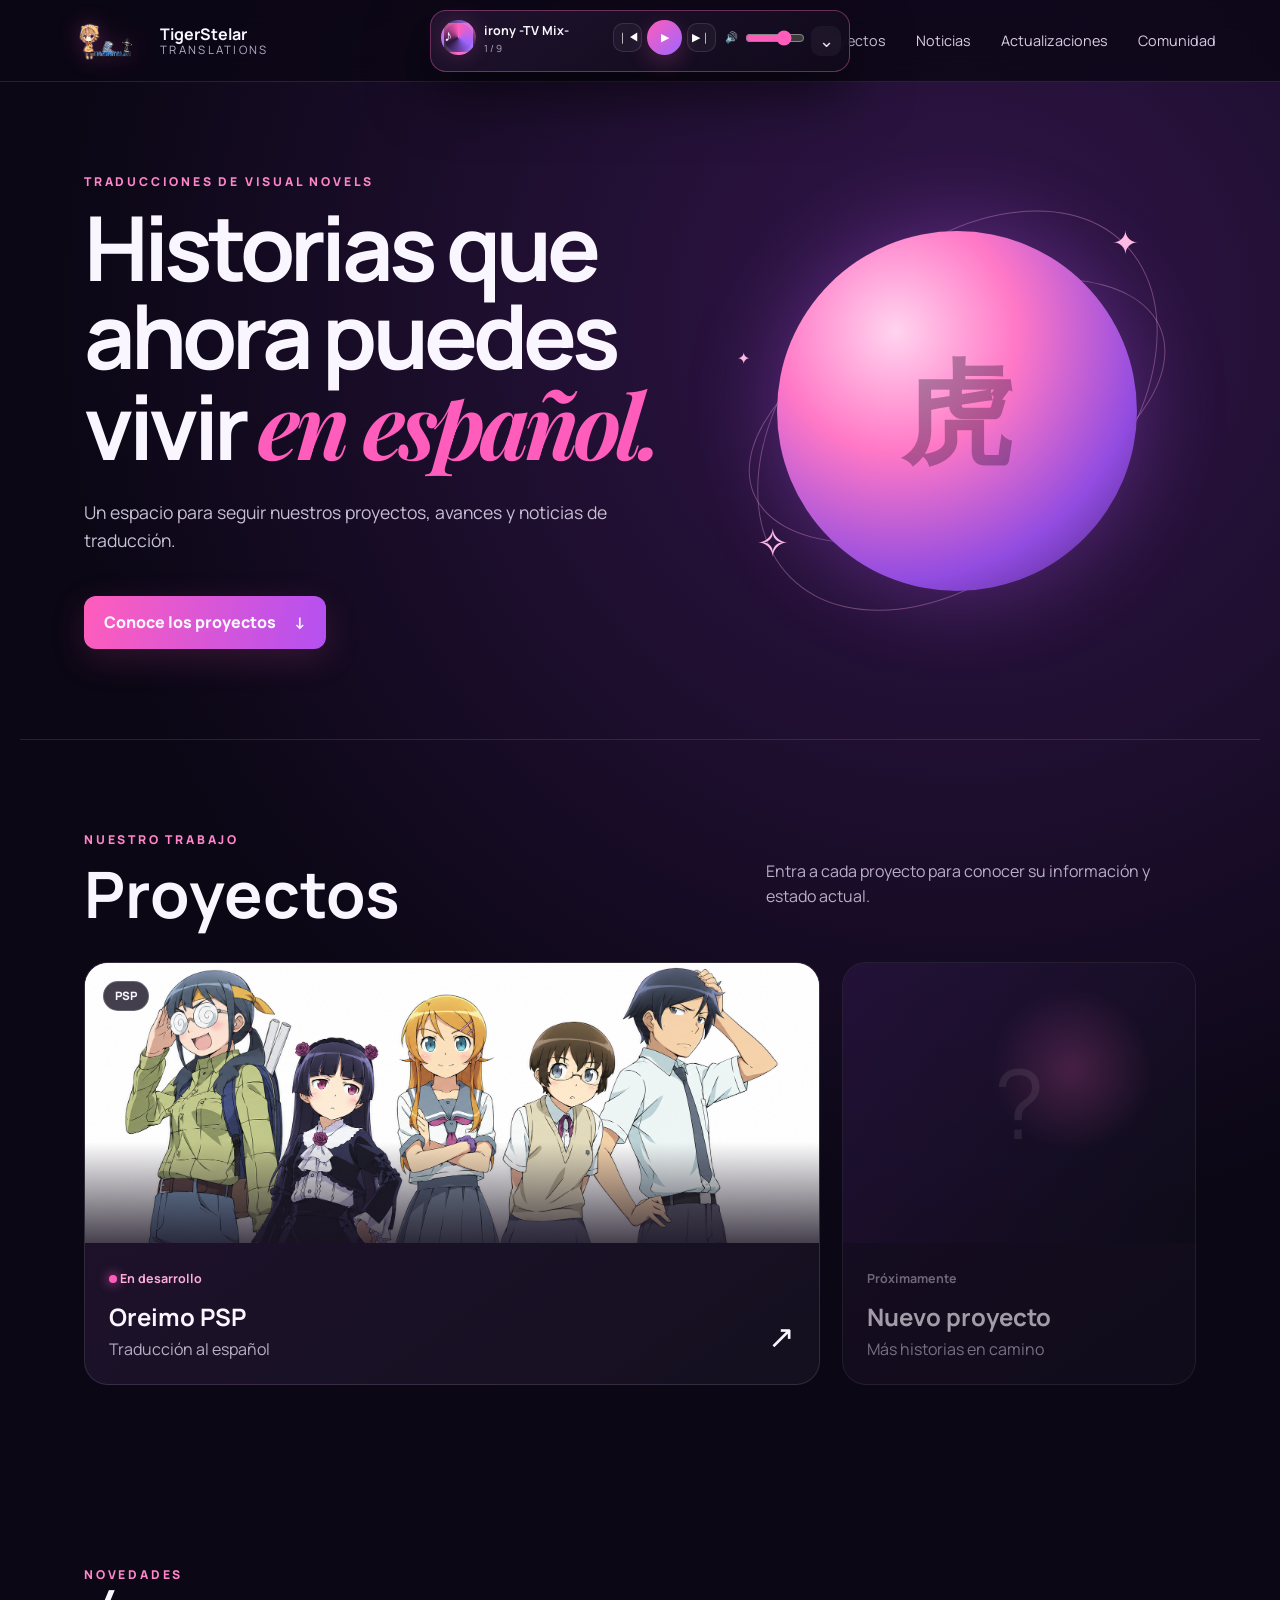
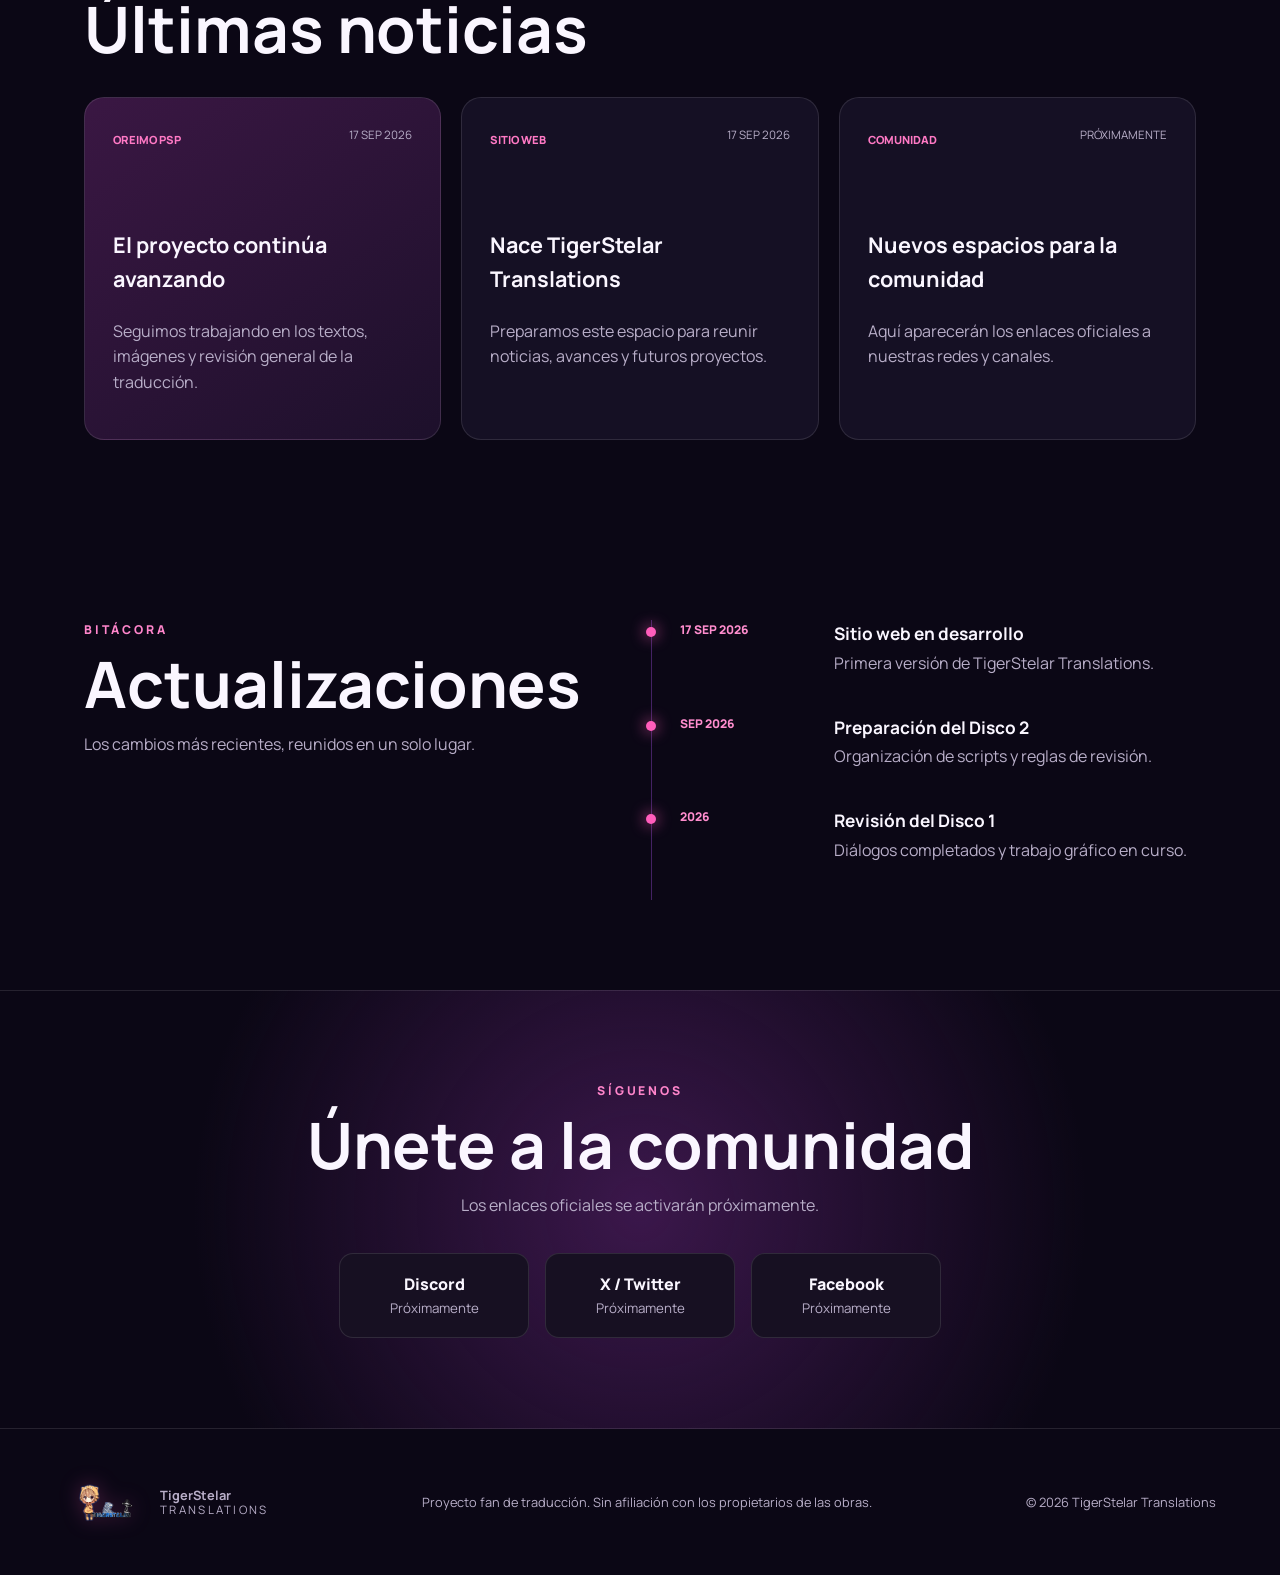
==== index.html @ f6a2efed "Add files via upload" ====
<!doctype html>
<html lang="es">
<head>
  <meta charset="utf-8">
  <meta name="viewport" content="width=device-width,initial-scale=1">
  <meta name="description" content="TigerStelar Translations — traducciones al español de novelas visuales.">
  <title>TigerStelar Translations</title>
  <link rel="icon" type="image/svg+xml" href="data:image/svg+xml,%3Csvg xmlns='http://www.w3.org/2000/svg' viewBox='0 0 64 64'%3E%3Crect width='64' height='64' rx='16' fill='%23100921'/%3E%3Cpath d='M32 9l5.8 14.8L54 25l-12.6 10.3L45.5 52 32 42.8 18.5 52l4.1-16.7L10 25l16.2-1.2z' fill='%23ff5dbb'/%3E%3C/svg%3E">
  <link rel="stylesheet" href="css/style.css">
</head>
<body>
  <header class="topbar">
    <a class="brand" href="#inicio" aria-label="TigerStelar Translations, inicio"><img class="brand-logo" src="assets/images/tigerstelar-logo.png" alt="Logo de TigerStelar Translations"><span class="brand-name"><strong>TigerStelar</strong><small>Translations</small></span></a>
    <button class="menu-button" aria-label="Abrir menú" aria-expanded="false">☰</button>
    <nav aria-label="Navegación principal">
      <a href="#inicio">Inicio</a><a href="#proyectos">Proyectos</a><a href="#noticias">Noticias</a><a href="#actualizaciones">Actualizaciones</a><a href="#comunidad">Comunidad</a>
    </nav>
  </header>

  <main>
    <section id="inicio" class="hero">
      <div class="hero-copy">
        <p class="eyebrow">TRADUCCIONES DE VISUAL NOVELS</p>
        <h1>Historias que ahora puedes vivir <em>en español.</em></h1>
        <p class="intro">Un espacio para seguir nuestros proyectos, avances y noticias de traducción.</p>
        <a class="button" href="#proyectos">Conoce los proyectos <span>↓</span></a>
      </div>
      <div class="hero-art" aria-hidden="true">
        <span class="orbit orbit-one"></span><span class="orbit orbit-two"></span>
        <div class="moon"><span>虎</span></div>
        <div class="spark s1">✦</div><div class="spark s2">✧</div><div class="spark s3">✦</div>
      </div>
    </section>

    <section id="proyectos" class="section projects-section">
      <div class="section-heading"><div><p class="eyebrow">NUESTRO TRABAJO</p><h2>Proyectos</h2></div><p>Entra a cada proyecto para conocer su información y estado actual.</p></div>
      <div class="projects-grid">
        <a class="project-card oreimo" href="projects/oreimo/index.html" target="_blank" rel="noopener">
          <div class="project-visual project-visual-image"><span class="project-platform">PSP</span><img src="assets/images/oreimo/project-card-wide.png" alt="Personajes principales de Oreimo"></div>
          <div class="project-info"><div><span class="status"><i></i> En desarrollo</span><h3>Oreimo PSP</h3><p>Traducción al español</p></div><span class="project-arrow">↗</span></div>
        </a>
        <article class="project-card coming-soon">
          <div class="project-visual"><span class="question">?</span></div>
          <div class="project-info"><div><span class="status muted">Próximamente</span><h3>Nuevo proyecto</h3><p>Más historias en camino</p></div></div>
        </article>
      </div>
    </section>

    <section id="noticias" class="section">
      <div class="section-heading"><div><p class="eyebrow">NOVEDADES</p><h2>Últimas noticias</h2></div></div>
      <div class="news-grid">
        <article class="news-card featured"><span class="news-tag">OREIMO PSP</span><time datetime="2026-09-17">17 SEP 2026</time><h3>El proyecto continúa avanzando</h3><p>Seguimos trabajando en los textos, imágenes y revisión general de la traducción.</p></article>
        <article class="news-card"><span class="news-tag">SITIO WEB</span><time datetime="2026-09-17">17 SEP 2026</time><h3>Nace TigerStelar Translations</h3><p>Preparamos este espacio para reunir noticias, avances y futuros proyectos.</p></article>
        <article class="news-card"><span class="news-tag">COMUNIDAD</span><time>PRÓXIMAMENTE</time><h3>Nuevos espacios para la comunidad</h3><p>Aquí aparecerán los enlaces oficiales a nuestras redes y canales.</p></article>
      </div>
    </section>

    <section id="actualizaciones" class="section updates">
      <div><p class="eyebrow">BITÁCORA</p><h2>Actualizaciones</h2><p class="updates-copy">Los cambios más recientes, reunidos en un solo lugar.</p></div>
      <ol class="timeline">
        <li><time>17 SEP 2026</time><div><strong>Sitio web en desarrollo</strong><p>Primera versión de TigerStelar Translations.</p></div></li>
        <li><time>SEP 2026</time><div><strong>Preparación del Disco 2</strong><p>Organización de scripts y reglas de revisión.</p></div></li>
        <li><time>2026</time><div><strong>Revisión del Disco 1</strong><p>Diálogos completados y trabajo gráfico en curso.</p></div></li>
      </ol>
    </section>

    <section id="comunidad" class="section community">
      <p class="eyebrow">SÍGUENOS</p><h2>Únete a la comunidad</h2><p>Los enlaces oficiales se activarán próximamente.</p>
      <div class="socials"><span>Discord <small>Próximamente</small></span><span>X / Twitter <small>Próximamente</small></span><span>Facebook <small>Próximamente</small></span></div>
    </section>
  </main>
  <footer><a class="brand" href="#inicio"><img class="brand-logo" src="assets/images/tigerstelar-logo.png" alt="Logo de TigerStelar Translations"><span class="brand-name"><strong>TigerStelar</strong><small>Translations</small></span></a><p>Proyecto fan de traducción. Sin afiliación con los propietarios de las obras.</p><p>© <span id="year"></span> TigerStelar Translations</p></footer>
  <aside class="music-player" data-music-player data-audio-base="assets/audio/oreimo/" aria-label="Reproductor de música de Oreimo">
    <button class="player-toggle" type="button" aria-label="Minimizar reproductor" aria-expanded="true">⌄</button>
    <div class="player-main">
      <div class="player-top"><span class="player-disc" aria-hidden="true">♪</span><div><small>BANDA SONORA</small><strong class="player-track">irony -TV Mix-</strong><span class="player-counter">1 / 9</span></div></div>
      <div class="player-controls"><button type="button" class="player-prev" aria-label="Canción anterior">｜◀</button><button type="button" class="player-play" aria-label="Reproducir">▶</button><button type="button" class="player-next" aria-label="Canción siguiente">▶｜</button></div>
      <div class="player-volume"><span aria-hidden="true">🔊</span><input type="range" min="0" max="100" value="70" aria-label="Volumen"></div>
      <audio preload="metadata"></audio>
    </div>
    <div class="player-mini" aria-hidden="true"><span>♪</span><b>Música</b></div>
  </aside>
  <script src="js/script.js"></script>
</body>
</html>
---- css/style.css ----
@import url('https://fonts.googleapis.com/css2?family=Manrope:wght@400;600;700;800&family=Playfair+Display:ital,wght@1,700&display=swap');
:root{--bg:#0b0715;--panel:#151024;--panel2:#1c1330;--text:#faf6ff;--muted:#b8aec8;--pink:#ff5dbb;--purple:#9e65ff;--line:rgba(255,255,255,.11)}
*{box-sizing:border-box}html{scroll-behavior:smooth}body{margin:0;background:radial-gradient(circle at 75% 10%,#32164a 0,transparent 30%),var(--bg);color:var(--text);font-family:Manrope,Arial,sans-serif;line-height:1.6}a{color:inherit;text-decoration:none}.topbar{height:82px;padding:0 max(5vw,24px);display:flex;align-items:center;justify-content:space-between;border-bottom:1px solid var(--line);background:rgba(11,7,21,.82);backdrop-filter:blur(14px);position:sticky;top:0;z-index:20}.brand{display:flex;gap:10px;align-items:center}.brand-star{width:38px;height:38px;border-radius:12px;display:grid;place-items:center;background:linear-gradient(135deg,var(--pink),var(--purple));box-shadow:0 0 24px #ff5dbb55}.brand strong,.brand small{display:block;line-height:1.15}.brand small{font-size:.72rem;letter-spacing:.2em;text-transform:uppercase;color:var(--muted)}nav{display:flex;gap:30px}nav a,.back-link{font-size:.9rem;color:#d8cee5}nav a:hover,.back-link:hover{color:var(--pink)}.menu-button{display:none;color:white;background:none;border:0;font-size:1.6rem}.hero,.project-hero{max-width:1240px;margin:auto;min-height:640px;padding:90px max(5vw,24px);display:grid;grid-template-columns:1.1fr .9fr;align-items:center;gap:50px}.eyebrow{font-size:.76rem;font-weight:800;letter-spacing:.23em;color:#ff85cb;margin:0 0 12px}.hero h1,.project-hero h1{font-size:clamp(3.2rem,7vw,6.4rem);line-height:.98;letter-spacing:-.055em;margin:0 0 28px}.hero h1 em,.project-hero h1 em{font-family:"Playfair Display",serif;color:var(--pink);font-weight:700}.intro{font-size:1.1rem;color:#c8bfd5;max-width:610px}.button{display:inline-flex;gap:18px;align-items:center;margin-top:24px;padding:14px 20px;border-radius:12px;background:linear-gradient(100deg,var(--pink),#b450f1);font-weight:800;box-shadow:0 10px 35px #e84fa22c}.hero-art{height:430px;position:relative;display:grid;place-items:center}.moon{width:min(34vw,360px);aspect-ratio:1;border-radius:50%;display:grid;place-items:center;background:radial-gradient(circle at 33% 28%,#ffd4ef,#ff78c6 34%,#924ce1 70%,#3e1f71);box-shadow:0 0 90px #c35aff55;position:relative;z-index:2}.moon span{font-size:7rem;font-weight:800;color:#170b2a55}.orbit{position:absolute;border:1px solid #ffb1df55;border-radius:50%;width:92%;height:52%;transform:rotate(-22deg)}.orbit-two{width:65%;height:110%;transform:rotate(45deg)}.spark{position:absolute;color:#ffbde3}.s1{top:5%;right:12%;font-size:2rem}.s2{bottom:12%;left:8%;font-size:2.5rem}.s3{top:35%;left:4%}.section{max-width:1240px;margin:auto;padding:90px max(5vw,24px)}.projects-section{border-top:1px solid var(--line)}.section-heading{display:flex;justify-content:space-between;gap:30px;align-items:end;margin-bottom:36px}.section-heading h2,.updates h2,.community h2,.about-project h2{font-size:clamp(2.2rem,5vw,4rem);line-height:1;margin:0}.section-heading>p{max-width:430px;color:var(--muted)}.projects-grid{display:grid;grid-template-columns:1.35fr .65fr;gap:22px}.project-card{background:linear-gradient(145deg,#21122f,#14101f);border:1px solid var(--line);border-radius:24px;overflow:hidden;transition:.25s}.project-card[href]:hover{transform:translateY(-6px);border-color:#ff73c866;box-shadow:0 18px 50px #0008}.project-visual{height:280px;display:grid;place-items:center;position:relative;background:radial-gradient(circle at 65% 38%,#fa66bd55,transparent 28%),linear-gradient(120deg,#2c1645,#12101d)}.project-platform{position:absolute;top:18px;left:18px;border:1px solid #ffffff33;border-radius:999px;padding:5px 11px;font-size:.72rem;font-weight:800}.project-monogram{font-size:5rem;font-weight:800;color:#ffd6ef;text-shadow:0 0 35px #fa5fbb88}.project-info{padding:22px 24px;display:flex;align-items:end;justify-content:space-between}.project-info h3{font-size:1.5rem;margin:8px 0 0}.project-info p{margin:0;color:var(--muted)}.status{font-size:.78rem;color:#ffacd9;font-weight:700}.status i{display:inline-block;width:8px;height:8px;border-radius:50%;background:#ff5dbb;box-shadow:0 0 12px #ff5dbb}.project-arrow{font-size:2rem}.coming-soon{opacity:.63}.question{font-size:6rem;color:#ffffff21}.status.muted{color:#aaa0b8}.news-grid{display:grid;grid-template-columns:repeat(3,1fr);gap:20px}.news-card{min-height:270px;padding:28px;border:1px solid var(--line);background:var(--panel);border-radius:20px}.news-card.featured{background:linear-gradient(145deg,#3a1743,#1d102b)}.news-card time{float:right;font-size:.72rem;color:var(--muted)}.news-tag{font-size:.7rem;font-weight:800;color:#ff79c5}.news-card h3{clear:both;font-size:1.35rem;padding-top:55px}.news-card p{color:var(--muted)}.updates{display:grid;grid-template-columns:.75fr 1.25fr;gap:70px}.updates-copy{color:var(--muted)}.timeline{margin:0;padding:0;list-style:none}.timeline li{display:grid;grid-template-columns:130px 1fr;gap:24px;padding:0 0 34px 28px;border-left:1px solid #b45aff55;position:relative}.timeline li:before{content:"";position:absolute;width:10px;height:10px;border-radius:50%;background:var(--pink);left:-6px;top:7px;box-shadow:0 0 15px var(--pink)}.timeline time{font-size:.75rem;color:#ff8dce;font-weight:800}.timeline strong{font-size:1.08rem}.timeline p{margin:3px 0;color:var(--muted)}.community{text-align:center;background:radial-gradient(circle,#3b174b,transparent 66%);border-block:1px solid var(--line);max-width:none}.community>p:not(.eyebrow){color:var(--muted)}.socials{display:flex;gap:16px;justify-content:center;margin-top:35px}.socials span{min-width:190px;padding:18px;border:1px solid var(--line);border-radius:14px;background:#171022;font-weight:800}.socials small{display:block;color:var(--muted);font-weight:400}footer{padding:35px max(5vw,24px);display:flex;justify-content:space-between;align-items:center;gap:25px;color:var(--muted);font-size:.8rem}.project-page{background:radial-gradient(circle at 75% 8%,#3b1747 0,transparent 30%),var(--bg)}.project-hero{min-height:590px}.project-hero .status{display:inline-block;margin-bottom:28px}.notice{display:inline-block;margin-top:18px;padding:10px 14px;border:1px solid var(--line);border-radius:10px;color:#dfd4e9}.oreimo-cover{justify-self:center;width:min(340px,80vw);aspect-ratio:.72;border-radius:22px;display:flex;flex-direction:column;align-items:center;justify-content:center;background:linear-gradient(145deg,#ff88ca,#9f5ddf 54%,#291443);box-shadow:20px 24px 0 #ffffff0a,0 25px 80px #dc5bb344;transform:rotate(3deg)}.oreimo-cover span{font-size:4.5rem;font-weight:800}.oreimo-cover b{letter-spacing:.45em}.progress-grid{display:grid;grid-template-columns:repeat(2,1fr);gap:18px}.progress-card{padding:24px;border:1px solid var(--line);border-radius:18px;background:var(--panel)}.progress-card>div:first-child{display:flex;justify-content:space-between}.progress-card p{color:var(--muted);margin-bottom:0}.progress{height:9px;background:#ffffff12;border-radius:20px;overflow:hidden;margin-top:16px}.progress i{display:block;height:100%;border-radius:20px;background:linear-gradient(90deg,var(--pink),var(--purple))}.about-project{display:grid;grid-template-columns:1fr 1fr;gap:70px;border-top:1px solid var(--line)}.about-project>div:last-child{font-size:1.05rem;color:var(--muted)}
@media(max-width:800px){.topbar{height:70px}.menu-button{display:block}nav{display:none;position:absolute;top:70px;left:0;right:0;padding:18px 24px;background:#0f091a;flex-direction:column;border-bottom:1px solid var(--line)}nav.open{display:flex}.hero,.project-hero{grid-template-columns:1fr;min-height:auto;padding-top:65px}.hero-art{height:320px}.moon{width:260px}.projects-grid,.news-grid,.updates,.about-project{grid-template-columns:1fr}.project-visual{height:230px}.section-heading{display:block}.socials,footer{flex-direction:column}.socials span{width:100%}.progress-grid{grid-template-columns:1fr}.timeline li{grid-template-columns:1fr;gap:4px}.hero h1,.project-hero h1{font-size:3.25rem}.oreimo-cover{width:260px}footer{text-align:center}}

/* Logo oficial de TigerStelar */
.brand{gap:8px}.brand-logo{width:88px;height:76px;object-fit:contain;filter:drop-shadow(0 0 10px #ff5dbb44)}
@media(max-width:800px){.brand-logo{width:72px;height:64px}.brand-name{display:none}}

/* Imágenes del proyecto Oreimo */
.project-visual-image{overflow:hidden;background:linear-gradient(135deg,#fff,#f7d9ed)}.project-visual-image img{width:100%;height:100%;object-fit:contain;object-position:center bottom;transition:transform .35s ease}.project-card:hover .project-visual-image img{transform:scale(1.035)}.project-visual-image:after{content:"";position:absolute;inset:auto 0 0;height:36%;background:linear-gradient(transparent,#171020cc);pointer-events:none}.project-visual-image .project-platform{z-index:2;background:#161021cc;backdrop-filter:blur(6px)}
.oreimo-cover{overflow:hidden;position:relative;background:linear-gradient(145deg,#fff,#f0cbe3)}.oreimo-cover img{width:100%;height:100%;object-fit:contain;object-position:center bottom}.oreimo-cover span,.oreimo-cover b{position:absolute;z-index:2;text-shadow:0 2px 14px #19091c99}.oreimo-cover span{top:28px;font-size:2.5rem}.oreimo-cover b{bottom:25px;background:#32113dcc;padding:7px 13px;border-radius:999px;font-size:.7rem}.oreimo-cover:after{content:"";position:absolute;inset:0;background:linear-gradient(180deg,transparent 60%,#351340aa)}
.gallery-section{border-top:1px solid var(--line)}.gallery-grid{display:grid;grid-template-columns:repeat(3,1fr);gap:18px}.gallery-grid figure{margin:0;padding:10px 10px 16px;background:var(--panel);border:1px solid var(--line);border-radius:18px}.gallery-button{display:block;width:100%;height:210px;padding:0;border:0;border-radius:12px;overflow:hidden;background:#08060c;cursor:zoom-in}.gallery-button img{width:100%;height:100%;object-fit:cover;transition:transform .25s}.gallery-button:hover img{transform:scale(1.025)}.gallery-grid figcaption{padding:12px 8px 0;color:var(--muted);font-size:.88rem}.lightbox{width:min(1100px,94vw);padding:45px 12px 12px;border:1px solid var(--line);border-radius:18px;background:#0b0715;color:white}.lightbox::backdrop{background:#050208df;backdrop-filter:blur(7px)}.lightbox img{display:block;max-width:100%;max-height:78vh;margin:auto;border-radius:10px}.lightbox p{text-align:center;margin:10px 0 0;color:var(--muted)}.lightbox-close{position:absolute;right:12px;top:7px;border:0;background:none;color:white;font-size:2rem;cursor:pointer}
@media(max-width:800px){.gallery-grid{grid-template-columns:1fr}.gallery-button{height:auto;aspect-ratio:16/9}.oreimo-cover span{font-size:2rem}}

/* Personajes junto a las barras de avance */
.character-progress{position:relative;min-height:190px;display:flex;align-items:center;gap:14px;overflow:hidden;padding:24px 20px 24px 126px}.progress-content{position:relative;z-index:2;width:100%;min-width:0}.progress-content>div:first-child{display:flex;justify-content:space-between;gap:14px}.progress-character{position:absolute;z-index:1;left:4px;bottom:-18px;width:120px;height:190px;object-fit:contain;object-position:center bottom;filter:drop-shadow(0 8px 16px #0008);pointer-events:none}.progress-character.kuroneko{width:132px;left:-4px}.progress-character.saori{width:136px;left:-7px;transform:rotate(-4deg)}.progress-character.ayase{width:118px;left:4px}.overall-progress{background:linear-gradient(135deg,#301443,#191027);border-color:#ff70c94d}.character-progress .progress{background:#ffffff18}
@media(max-width:560px){.character-progress{min-height:175px;padding-left:110px}.progress-character{width:105px;height:170px}.progress-character.kuroneko,.progress-character.saori{width:115px}.progress-content p{font-size:.88rem}}

/* Escala uniforme de los personajes (Kirino es la referencia visual) */
.progress-character.kirino{left:4px;bottom:-18px;width:120px;height:190px}
.progress-character.kuroneko{left:7px;bottom:-4px;width:108px;height:170px}
.progress-character.saori{left:-16px;bottom:-4px;width:172px;height:172px;object-position:center;transform:rotate(-51deg) scale(1.14);transform-origin:center}
.progress-character.ayase{left:11px;bottom:-7px;width:100px;height:174px}
@media(max-width:560px){.progress-character.kirino{width:105px;height:170px}.progress-character.kuroneko{left:8px;width:94px;height:154px}.progress-character.saori{left:-20px;width:154px;height:154px;transform:rotate(-51deg) scale(1.12)}.progress-character.ayase{left:10px;width:88px;height:158px}}

/* Comentarios y reportes de la comunidad */
.comments-section{border-top:1px solid var(--line)}
.comments-heading{display:flex;align-items:flex-end;justify-content:space-between;gap:32px;margin-bottom:30px}
.comments-heading h2{font-size:clamp(2.2rem,5vw,4rem);line-height:1;margin:0 0 18px}
.comments-heading p:not(.eyebrow){max-width:690px;margin:0;color:var(--muted)}
.discussions-link{flex:0 0 auto;padding:11px 15px;border:1px solid #ff75c75c;border-radius:12px;color:#ffd5ed;background:#ff5dbb0d;font-size:.86rem;font-weight:700;transition:.2s}
.discussions-link:hover{border-color:var(--pink);background:#ff5dbb1c;transform:translateY(-2px)}
.comments-panel{padding:24px;border:1px solid var(--line);border-radius:20px;background:linear-gradient(145deg,#171025,#110c1b);box-shadow:0 22px 60px #0003}
.comments-panel .giscus,.comments-panel .giscus-frame{width:100%}
.comments-panel noscript{display:block;color:var(--muted);text-align:center}
@media(max-width:800px){.comments-heading{display:block}.discussions-link{display:inline-flex;margin-top:22px}.comments-panel{padding:16px 12px}}

/* Novedades del proyecto */
.updates-section{border-top:1px solid var(--line)}
.project-updates{margin:0;padding:0;list-style:none;display:grid;grid-template-columns:repeat(3,1fr);gap:18px}
.project-updates li{position:relative;min-height:210px;padding:26px;border:1px solid var(--line);border-radius:18px;background:linear-gradient(145deg,#181025,#120d1c)}
.project-updates li:before{content:"";display:block;width:34px;height:3px;margin-bottom:24px;border-radius:99px;background:linear-gradient(90deg,var(--pink),var(--purple))}
.project-updates time,.project-updates li>span{font-size:.76rem;font-weight:800;letter-spacing:.08em;text-transform:uppercase;color:#ff91cf}
.project-updates strong{display:block;margin:12px 0 8px;font-size:1.05rem}
.project-updates p{margin:0;color:var(--muted);font-size:.92rem}
.project-updates .active{border-color:#ff70c94d;background:linear-gradient(145deg,#301443,#181025)}

/* Equipo y créditos */
.credits-section{border-top:1px solid var(--line)}
.credits-grid{display:grid;grid-template-columns:repeat(2,1fr);gap:18px}
.credit-card{display:flex;gap:18px;min-height:170px;padding:26px;border:1px solid var(--line);border-radius:18px;background:var(--panel)}
.featured-credit{background:linear-gradient(145deg,#301443,#181025);border-color:#ff70c94d}
.credit-icon{flex:0 0 42px;width:42px;height:42px;display:grid;place-items:center;border-radius:13px;background:linear-gradient(135deg,var(--pink),var(--purple));color:white;font-size:1.15rem;box-shadow:0 8px 24px #ff5dbb2e}
.credit-card h3{margin:2px 0 8px;font-size:1.08rem}.credit-card p{margin:0;color:var(--muted);font-size:.92rem}.credit-card small{display:block;margin-top:13px;color:#ff9cd2;font-weight:700}.credit-link{transition:.22s}.credit-link:hover{transform:translateY(-4px);border-color:#ff73c866;box-shadow:0 16px 38px #0005}.credits-note{margin:20px 0 0;color:var(--muted);font-size:.84rem}

/* Descarga futura */
.download-section{padding-top:55px}
.download-card{display:grid;grid-template-columns:1.25fr .75fr;gap:60px;align-items:center;padding:42px;border:1px solid #ff70c94d;border-radius:24px;background:radial-gradient(circle at 85% 20%,#9e65ff26,transparent 35%),linear-gradient(145deg,#301443,#171022);box-shadow:0 24px 70px #0004}
.download-card h2{font-size:clamp(2.2rem,5vw,4rem);line-height:1;margin:0 0 18px}.download-card p:not(.eyebrow){max-width:700px;margin:0;color:var(--muted)}
.download-action{display:flex;flex-direction:column;align-items:stretch;gap:12px}.download-status{font-size:.8rem;font-weight:800;color:#ffb3dc}.download-status i{display:inline-block;width:8px;height:8px;margin-right:5px;border-radius:50%;background:var(--pink);box-shadow:0 0 12px var(--pink)}
.download-button{display:block;padding:14px 18px;border:1px solid #ffffff17;border-radius:12px;background:#ffffff0c;color:#a99fb7;text-align:center;font-weight:800;cursor:not-allowed}.download-action small{color:var(--muted);text-align:center;line-height:1.45}
@media(max-width:800px){.project-updates,.credits-grid,.download-card{grid-template-columns:1fr}.project-updates li{min-height:0}.download-card{gap:30px;padding:28px 22px}.credit-card{min-height:0}}

/* Preguntas frecuentes, compatibilidad y aviso legal */
.info-section,.compatibility-section,.legal-section{border-top:1px solid var(--line)}
.faq-list{display:grid;gap:12px}.faq-list details{border:1px solid var(--line);border-radius:15px;background:var(--panel);overflow:hidden}.faq-list summary{display:flex;justify-content:space-between;gap:20px;align-items:center;padding:19px 22px;cursor:pointer;font-weight:700;list-style:none}.faq-list summary::-webkit-details-marker{display:none}.faq-list summary span{color:var(--pink);font-size:1.3rem;transition:.2s}.faq-list details[open] summary span{transform:rotate(45deg)}.faq-list details p{margin:0;padding:0 22px 20px;color:var(--muted)}
.compatibility-grid{display:grid;grid-template-columns:repeat(2,1fr);gap:16px}.compatibility-grid article{display:grid;grid-template-columns:auto 1fr auto;gap:16px;align-items:center;padding:22px;border:1px solid var(--line);border-radius:18px;background:var(--panel)}.compatibility-icon{width:48px;height:48px;display:grid;place-items:center;border-radius:14px;background:#ff5dbb13;border:1px solid #ff6fc94a;color:#ffa6d6;font-weight:800;font-size:.82rem}.compatibility-grid h3{margin:0 0 4px;font-size:1rem}.compatibility-grid p{margin:0;color:var(--muted);font-size:.86rem}.compatibility-status{padding:5px 9px;border-radius:999px;font-size:.7rem;white-space:nowrap}.compatibility-status.testing{background:#ffbd5918;color:#ffd18a}.compatibility-status.ready{background:#4cdf9a18;color:#79e8b2}.compatibility-status.pending{background:#ffffff0d;color:#bdb4c8}
.legal-section{padding-top:55px;padding-bottom:55px}.legal-card{display:flex;gap:18px;align-items:flex-start;padding:25px;border:1px solid var(--line);border-radius:18px;background:#ffffff07}.legal-card>span{color:#ff8dce;font-size:1.45rem}.legal-card h2{margin:0 0 7px;font-size:1.1rem}.legal-card p{margin:0;color:var(--muted);font-size:.9rem}

/* Reproductor flotante de Oreimo */
.music-player{position:fixed;right:22px;bottom:22px;z-index:50;width:300px;padding:17px;border:1px solid #ff73c85c;border-radius:19px;background:linear-gradient(145deg,#21142fef,#100a1bef);box-shadow:0 20px 60px #0009;backdrop-filter:blur(16px);transition:.25s}.player-toggle{position:absolute;right:10px;top:8px;width:30px;height:30px;border:0;border-radius:9px;background:#ffffff0b;color:#e8ddec;cursor:pointer;font-size:1.15rem}.player-top{display:flex;gap:12px;align-items:center;padding-right:30px}.player-disc{width:43px;height:43px;display:grid;place-items:center;flex:0 0 auto;border-radius:50%;background:conic-gradient(var(--pink),var(--purple),#2a173d,var(--pink));border:4px solid #ffffff1a;box-shadow:0 0 20px #ff5dbb34}.player-top div{min-width:0}.player-top small,.player-top strong,.player-top span{display:block}.player-top small{color:#ff8dce;font-size:.62rem;font-weight:800;letter-spacing:.14em}.player-track{overflow:hidden;text-overflow:ellipsis;white-space:nowrap;font-size:.9rem;margin-top:2px}.player-counter{color:var(--muted);font-size:.68rem}.player-controls{display:flex;justify-content:center;align-items:center;gap:12px;margin:15px 0 11px}.player-controls button{width:38px;height:34px;border:1px solid var(--line);border-radius:10px;background:#ffffff0a;color:white;cursor:pointer}.player-controls .player-play{width:44px;height:44px;border:0;border-radius:50%;background:linear-gradient(135deg,var(--pink),var(--purple));box-shadow:0 7px 22px #ff5dbb3b}.player-volume{display:flex;align-items:center;gap:9px}.player-volume span{font-size:.78rem}.player-volume input{width:100%;accent-color:var(--pink)}.player-mini{display:none;align-items:center;gap:8px}.player-mini span{width:32px;height:32px;display:grid;place-items:center;border-radius:50%;background:linear-gradient(135deg,var(--pink),var(--purple))}.music-player.minimized{width:126px;padding:10px 40px 10px 12px;cursor:pointer}.music-player.minimized .player-main{display:none}.music-player.minimized .player-mini{display:flex}.music-player.minimized .player-toggle{transform:rotate(180deg);top:11px}
@media(max-width:800px){.compatibility-grid{grid-template-columns:1fr}.music-player{right:12px;bottom:12px;width:min(300px,calc(100vw - 24px))}.compatibility-grid article{grid-template-columns:auto 1fr}.compatibility-status{grid-column:2;justify-self:start}.legal-card{padding:20px}}

/* Reproductor compacto en la barra superior */
.music-player{top:10px;bottom:auto;left:50%;right:auto;width:min(420px,42vw);min-height:62px;padding:8px 42px 8px 10px;transform:translateX(-50%);border-radius:16px}
.music-player .player-main{display:grid;grid-template-columns:minmax(135px,1fr) auto 82px;align-items:center;gap:9px}
.music-player .player-top{padding-right:0;gap:8px;min-width:0}.music-player .player-disc{width:35px;height:35px;border-width:3px}.music-player .player-top small{display:none}.music-player .player-track{font-size:.78rem}.music-player .player-counter{font-size:.61rem}
.music-player .player-controls{gap:5px;margin:0}.music-player .player-controls button{width:29px;height:29px;padding:0;font-size:.68rem}.music-player .player-controls .player-play{width:35px;height:35px}
.music-player .player-volume{gap:5px}.music-player .player-volume span{font-size:.65rem}.music-player .player-toggle{top:15px;right:8px}
.music-player.minimized{top:14px;bottom:auto;left:50%;right:auto;width:126px;min-height:52px;padding:10px 40px 10px 12px;transform:translateX(-50%)}
@media(max-width:900px){.music-player,.music-player.minimized{top:78px;left:auto;right:12px;transform:none}.music-player{width:min(340px,calc(100vw - 24px))}.music-player.minimized{width:126px}.music-player:not(.minimized) .player-main{grid-template-columns:minmax(120px,1fr) auto}.music-player:not(.minimized) .player-volume{grid-column:1/-1}.music-player:not(.minimized){padding-bottom:11px}}
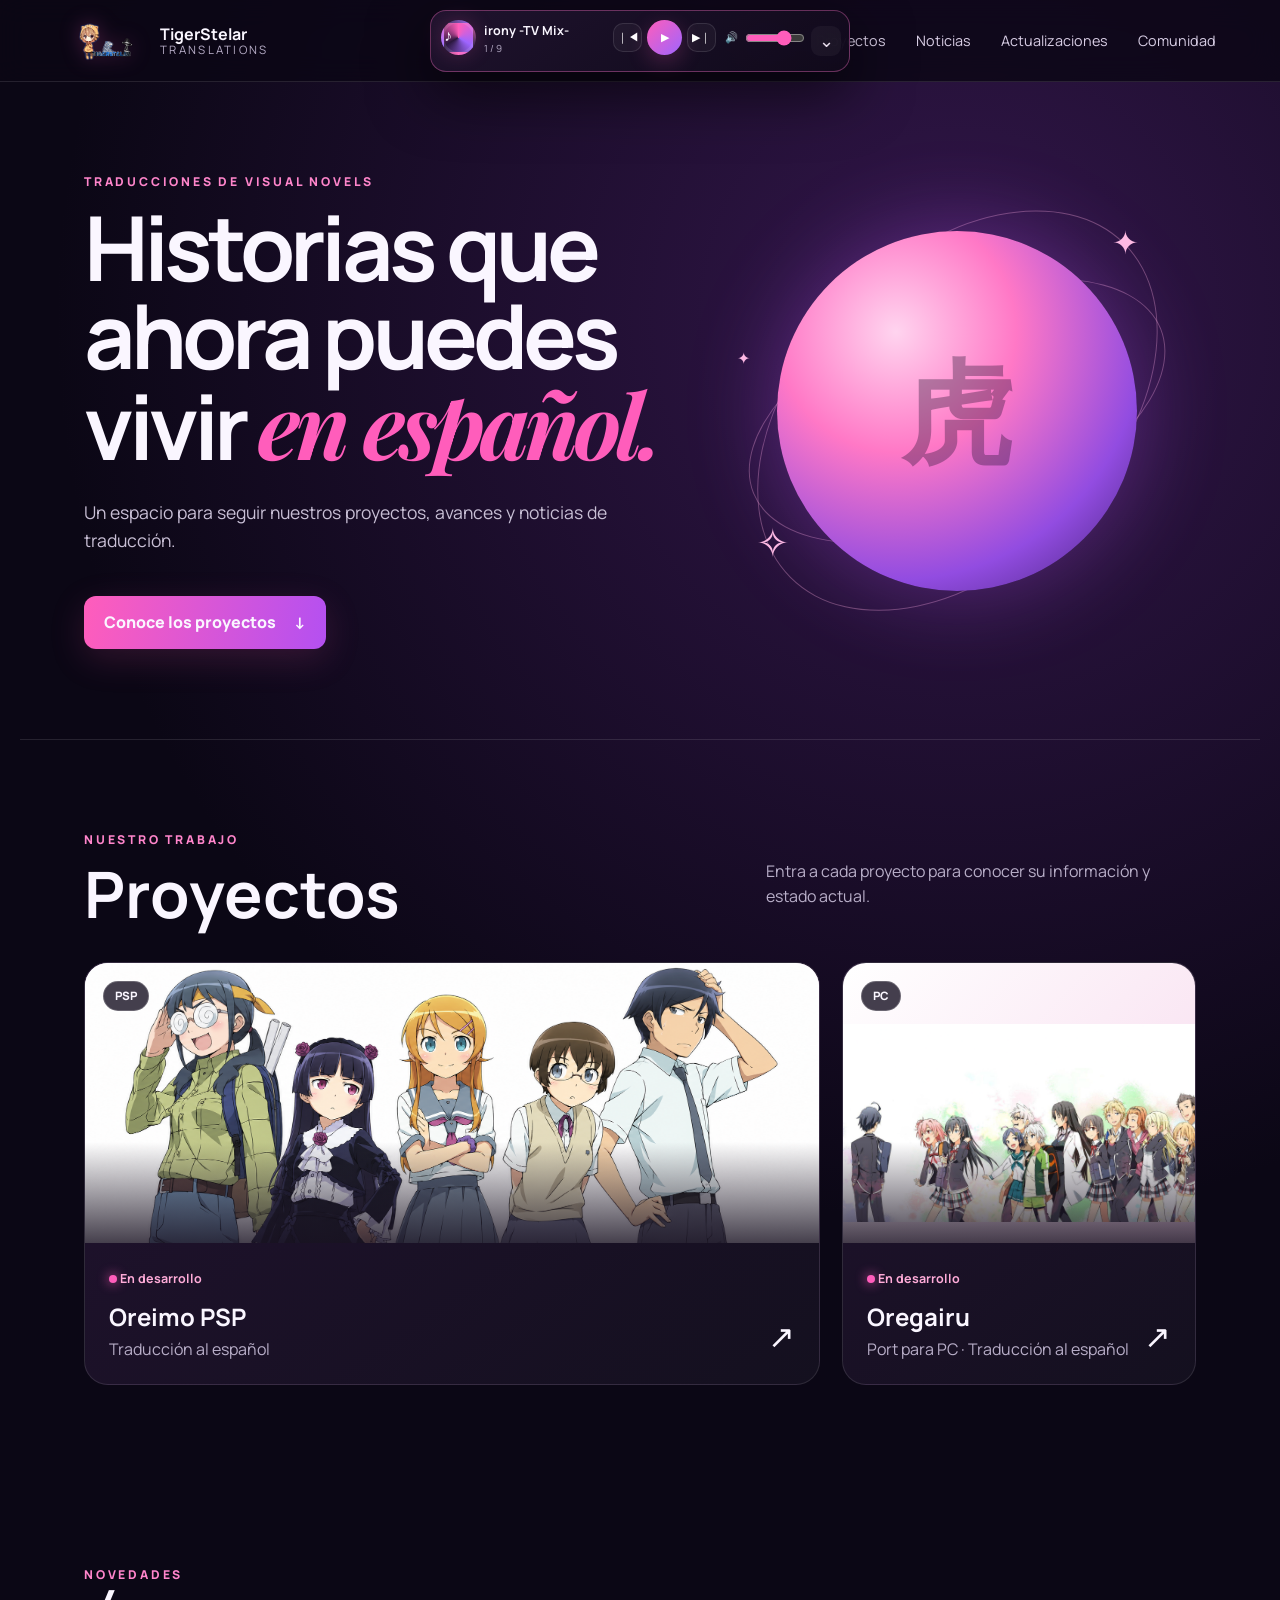
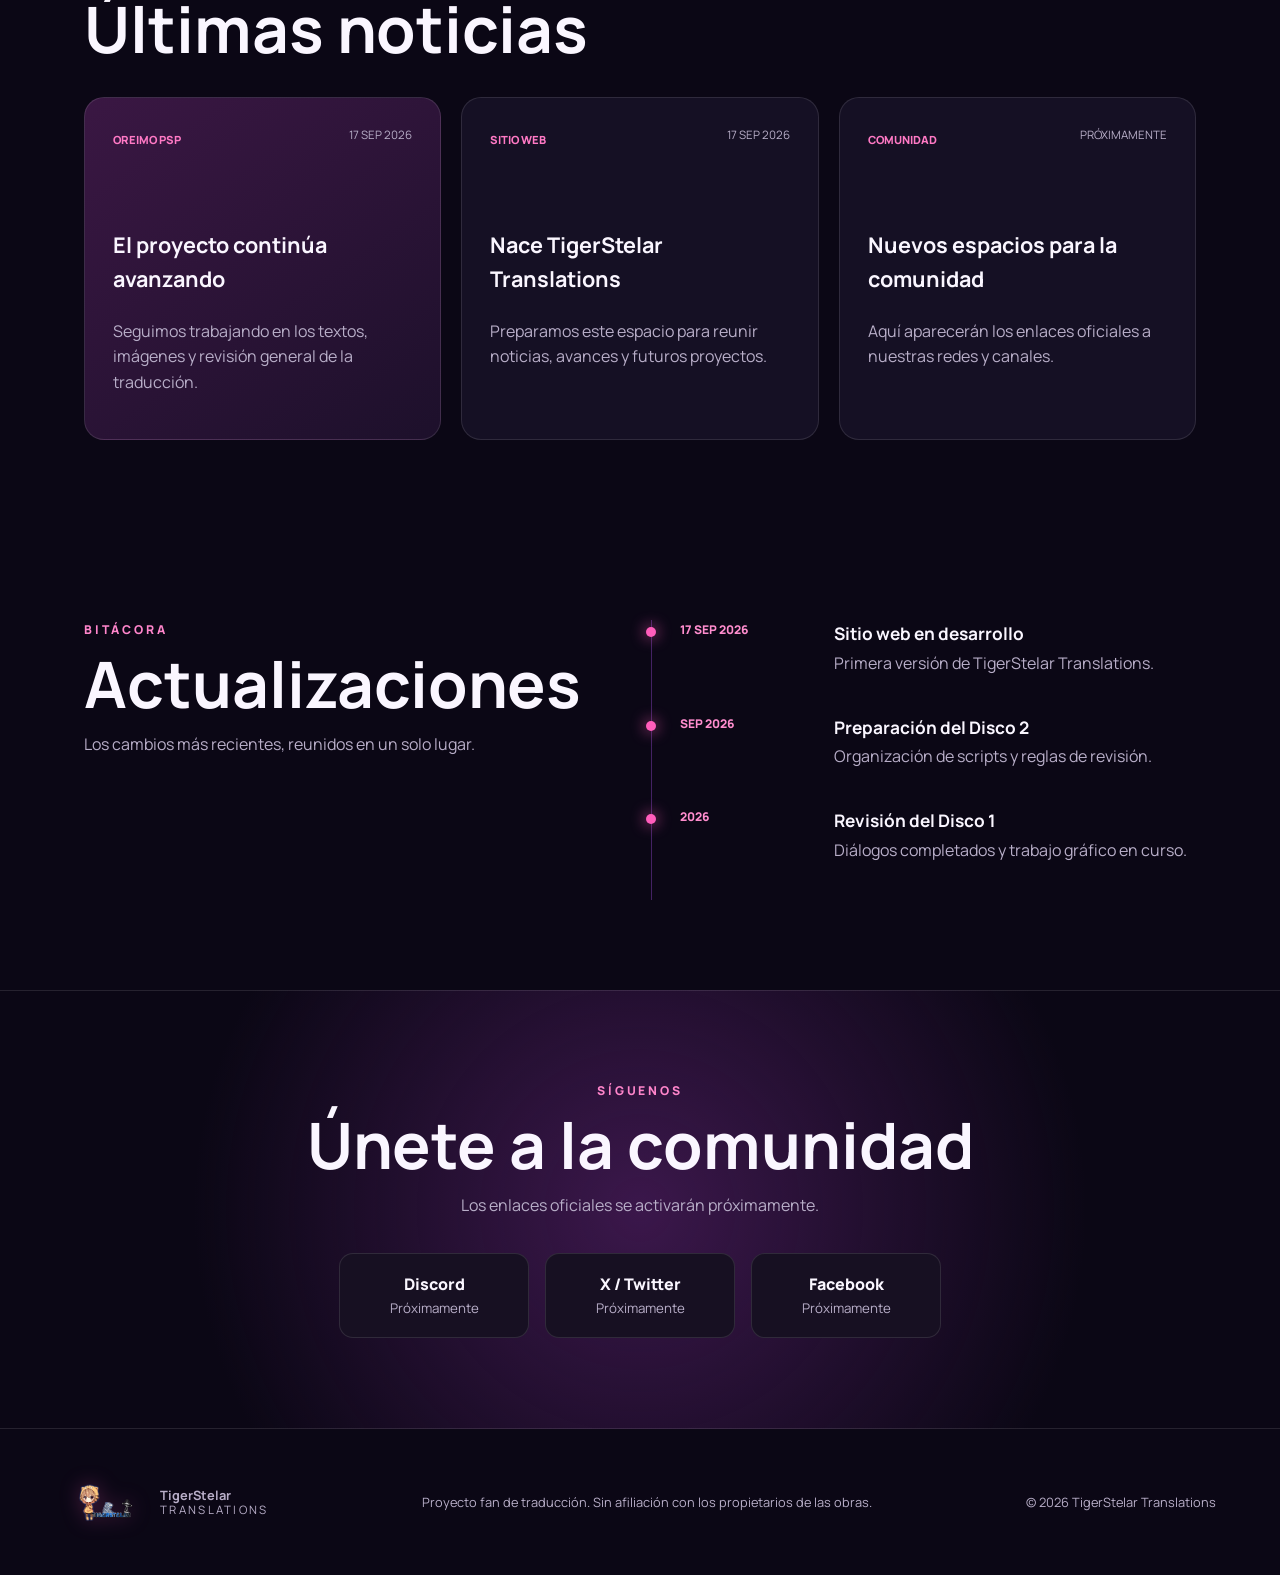
==== commit 5af6e49c: "Agregar proyecto Oregairu y actualizar web a v14" ====
--- a/index.html
+++ b/index.html
@@ -39,10 +39,10 @@
           <div class="project-visual project-visual-image"><span class="project-platform">PSP</span><img src="assets/images/oreimo/project-card-wide.png" alt="Personajes principales de Oreimo"></div>
           <div class="project-info"><div><span class="status"><i></i> En desarrollo</span><h3>Oreimo PSP</h3><p>Traducción al español</p></div><span class="project-arrow">↗</span></div>
         </a>
-        <article class="project-card coming-soon">
-          <div class="project-visual"><span class="question">?</span></div>
-          <div class="project-info"><div><span class="status muted">Próximamente</span><h3>Nuevo proyecto</h3><p>Más historias en camino</p></div></div>
-        </article>
+        <a class="project-card oregairu" href="projects/oregairu/index.html" target="_blank" rel="noopener">
+          <div class="project-visual project-visual-image"><span class="project-platform">PC</span><img src="assets/images/oregairu/project-card-wide.png" alt="Personajes de Oregairu"></div>
+          <div class="project-info"><div><span class="status"><i></i> En desarrollo</span><h3>Oregairu</h3><p>Port para PC · Traducción al español</p></div><span class="project-arrow">↗</span></div>
+        </a>
       </div>
     </section>
 
--- a/css/style.css
+++ b/css/style.css
@@ -80,3 +80,47 @@
 .music-player .player-volume{gap:5px}.music-player .player-volume span{font-size:.65rem}.music-player .player-toggle{top:15px;right:8px}
 .music-player.minimized{top:14px;bottom:auto;left:50%;right:auto;width:126px;min-height:52px;padding:10px 40px 10px 12px;transform:translateX(-50%)}
 @media(max-width:900px){.music-player,.music-player.minimized{top:78px;left:auto;right:12px;transform:none}.music-player{width:min(340px,calc(100vw - 24px))}.music-player.minimized{width:126px}.music-player:not(.minimized) .player-main{grid-template-columns:minmax(120px,1fr) auto}.music-player:not(.minimized) .player-volume{grid-column:1/-1}.music-player:not(.minimized){padding-bottom:11px}}
+
+/* Oregairu: platform strip overlays the supplied cover without changing the artwork. */
+.oregairu-cover{position:relative;width:min(100%,360px);margin:auto;border-radius:22px;overflow:hidden;border:1px solid #ffffff24;box-shadow:0 25px 70px #0008}
+.oregairu-cover img{display:block;width:100%;height:auto}
+.oregairu-platform{position:absolute;left:0;top:0;width:100%;height:8.25%;display:flex;align-items:center;padding-left:6%;background:linear-gradient(90deg,#124eac,#087bc4);font:bold clamp(18px,3vw,28px) Arial,sans-serif;color:white}
+.oregairu .project-visual-image img{object-position:center 75%}
+@media(max-width:800px){.oregairu-cover{width:min(75vw,340px)}}
+
+.oregairu-progress{max-width:720px;padding:28px 32px}
+.oregairu-progress .progress-content{width:100%}
+.oregairu-routes{list-style:none;margin:0;padding:0;display:grid;grid-template-columns:repeat(3,minmax(0,1fr));gap:14px}
+.oregairu-routes li{border:1px solid var(--line);border-radius:15px;background:var(--panel);padding:14px 18px;font-weight:700}
+.oregairu-routes li:last-child{color:var(--muted)}
+@media(max-width:800px){.oregairu-routes{grid-template-columns:repeat(2,minmax(0,1fr))}}
+@media(max-width:560px){.oregairu-routes{grid-template-columns:1fr}.oregairu-progress{padding:22px}}
+
+.oregairu-status-notes{max-width:900px;margin-top:24px;padding:20px 28px;border:1px solid var(--line);border-radius:18px;background:var(--panel);color:var(--muted)}
+.oregairu-status-notes p{margin:0 0 14px}.oregairu-status-notes p:last-child{margin-bottom:0}
+
+.oregairu-download-side{display:grid;grid-template-columns:135px minmax(190px,1fr);gap:20px;align-items:center}
+.oregairu-download-side>img{display:block;width:135px;max-height:210px;object-fit:contain;object-position:center}
+.oregairu-download .download-status.available{color:#8ff1bd}
+.oregairu-download .download-status.available i{background:#54dfa0;box-shadow:0 0 12px #54dfa0}
+.oregairu-download .download-button.available{cursor:pointer;border-color:#ff82cc66;background:linear-gradient(100deg,var(--pink),#9e55e9);color:#fff;box-shadow:0 10px 30px #d84ca63d;transition:.2s}
+.oregairu-download .download-button.available:hover{transform:translateY(-2px);box-shadow:0 14px 38px #d84ca65c}
+@media(max-width:1000px){.oregairu-download-side{grid-template-columns:110px minmax(170px,1fr)}.oregairu-download-side>img{width:110px;max-height:160px}}
+@media(max-width:560px){.oregairu-download-side{grid-template-columns:1fr}.oregairu-download-side>img{width:125px;max-height:182px;margin:auto}}
+
+.oregairu-team-grid{display:grid;grid-template-columns:repeat(2,minmax(0,1fr));gap:24px}
+.oregairu-team-card{display:grid;grid-template-columns:190px 1fr;min-height:280px;overflow:hidden;border:1px solid var(--line);border-radius:22px;background:linear-gradient(145deg,#241330,#15101e);box-shadow:0 18px 48px #0003}
+.oregairu-team-image{position:relative;min-height:280px;overflow:hidden;background:#f8f5fa}
+.oregairu-team-image img{display:block;width:100%;height:100%;object-fit:cover;object-position:top center}
+.facebook-badge{position:absolute;right:12px;bottom:12px;width:38px;height:38px;display:grid;place-items:center;border:2px solid #fff;border-radius:50%;background:#1877f2;color:#fff;font:bold 25px/1 Arial,sans-serif;box-shadow:0 7px 20px #0007;transition:.2s}
+.facebook-badge:hover{transform:translateY(-3px) scale(1.06);background:#3187f5}
+.oregairu-team-copy{align-self:center;padding:28px}.oregairu-team-copy h3{margin:0 0 10px;font-size:1.35rem;line-height:1.25}.oregairu-team-copy p{margin:0;color:var(--muted)}
+@media(max-width:950px){.oregairu-team-card{grid-template-columns:150px 1fr}.oregairu-team-image{min-height:250px}}
+@media(max-width:720px){.oregairu-team-grid{grid-template-columns:1fr}.oregairu-team-card{grid-template-columns:135px 1fr;min-height:220px}.oregairu-team-image{min-height:220px}}
+@media(max-width:430px){.oregairu-team-card{grid-template-columns:1fr}.oregairu-team-image{height:300px}.oregairu-team-copy{padding:22px}}
+
+.oregairu-credits+.info-section{border-top:1px solid var(--line)}
+.oregairu-credits~.compatibility-section .compatibility-grid{grid-template-columns:repeat(3,minmax(0,1fr))}
+.oregairu-credits~.compatibility-section .compatibility-grid article{grid-template-columns:auto 1fr;align-items:start}
+.oregairu-credits~.compatibility-section .compatibility-status{grid-column:2;justify-self:start}
+@media(max-width:950px){.oregairu-credits~.compatibility-section .compatibility-grid{grid-template-columns:1fr}}
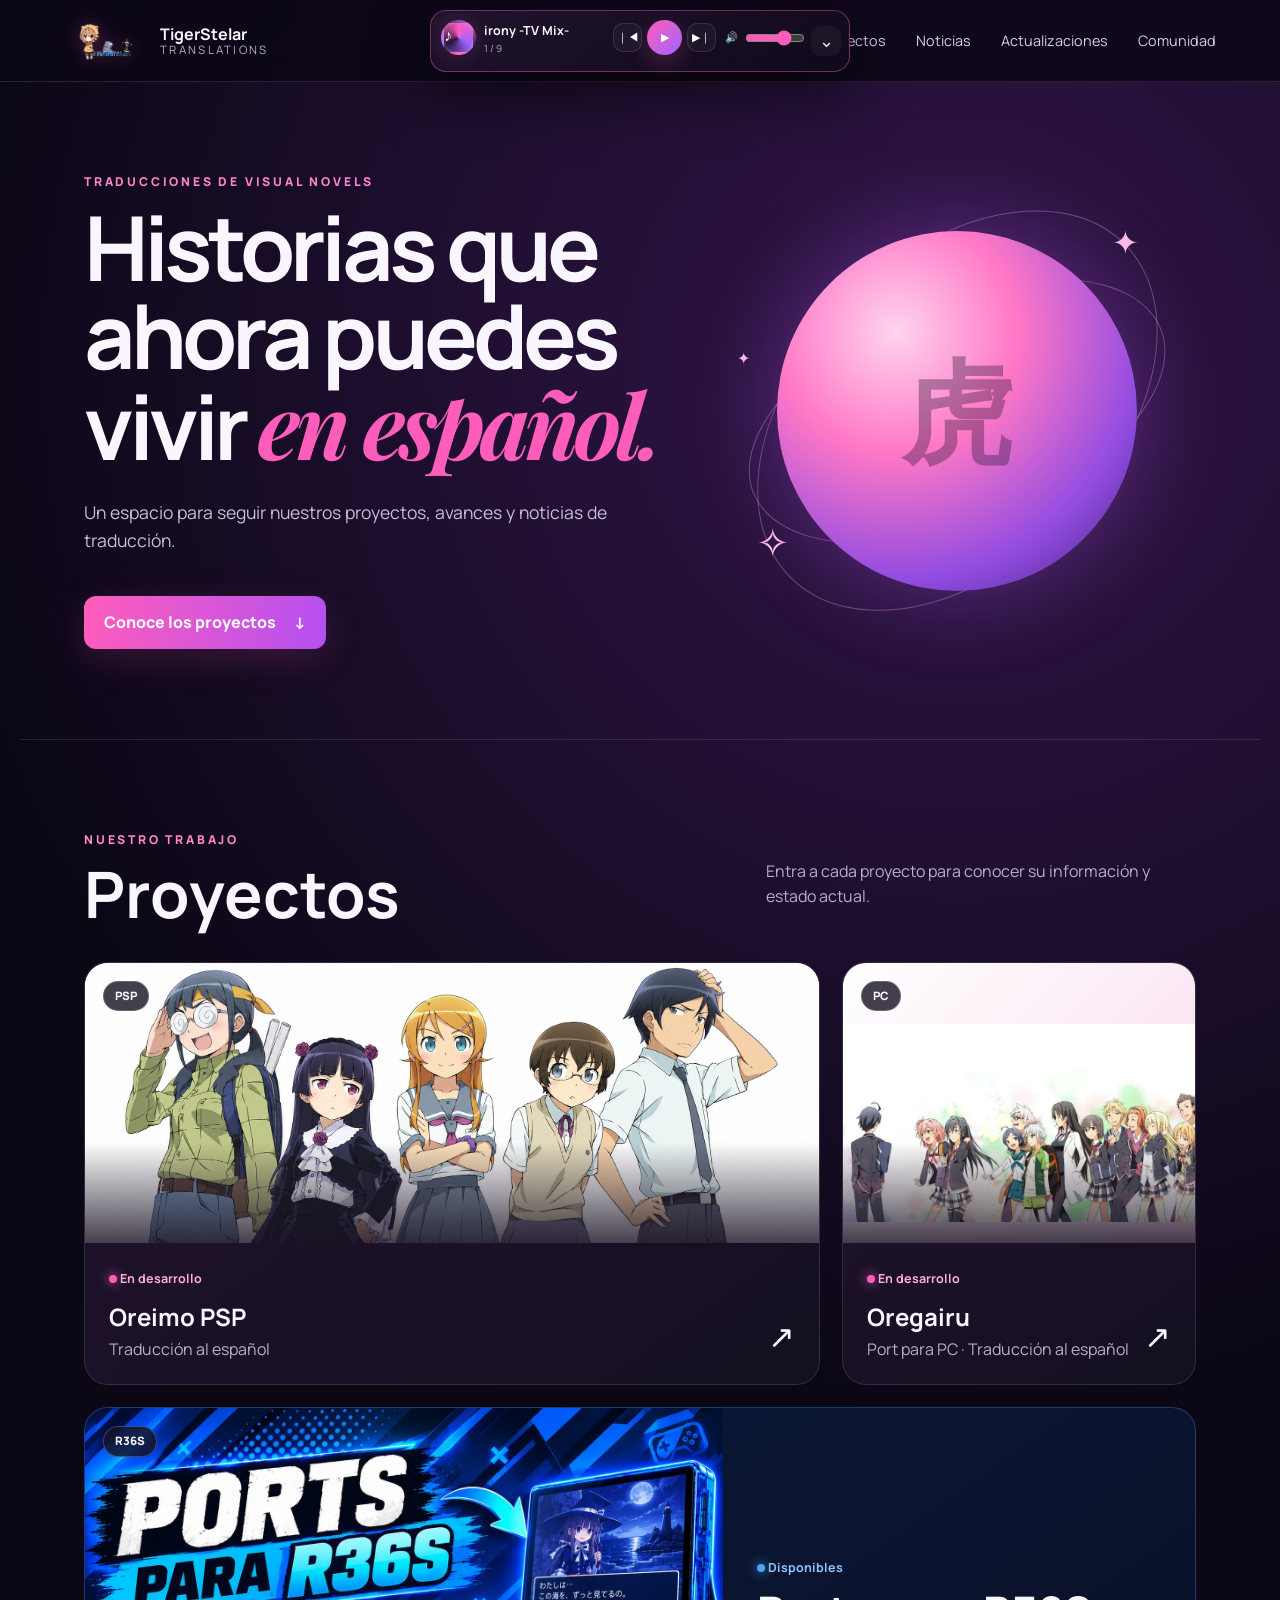
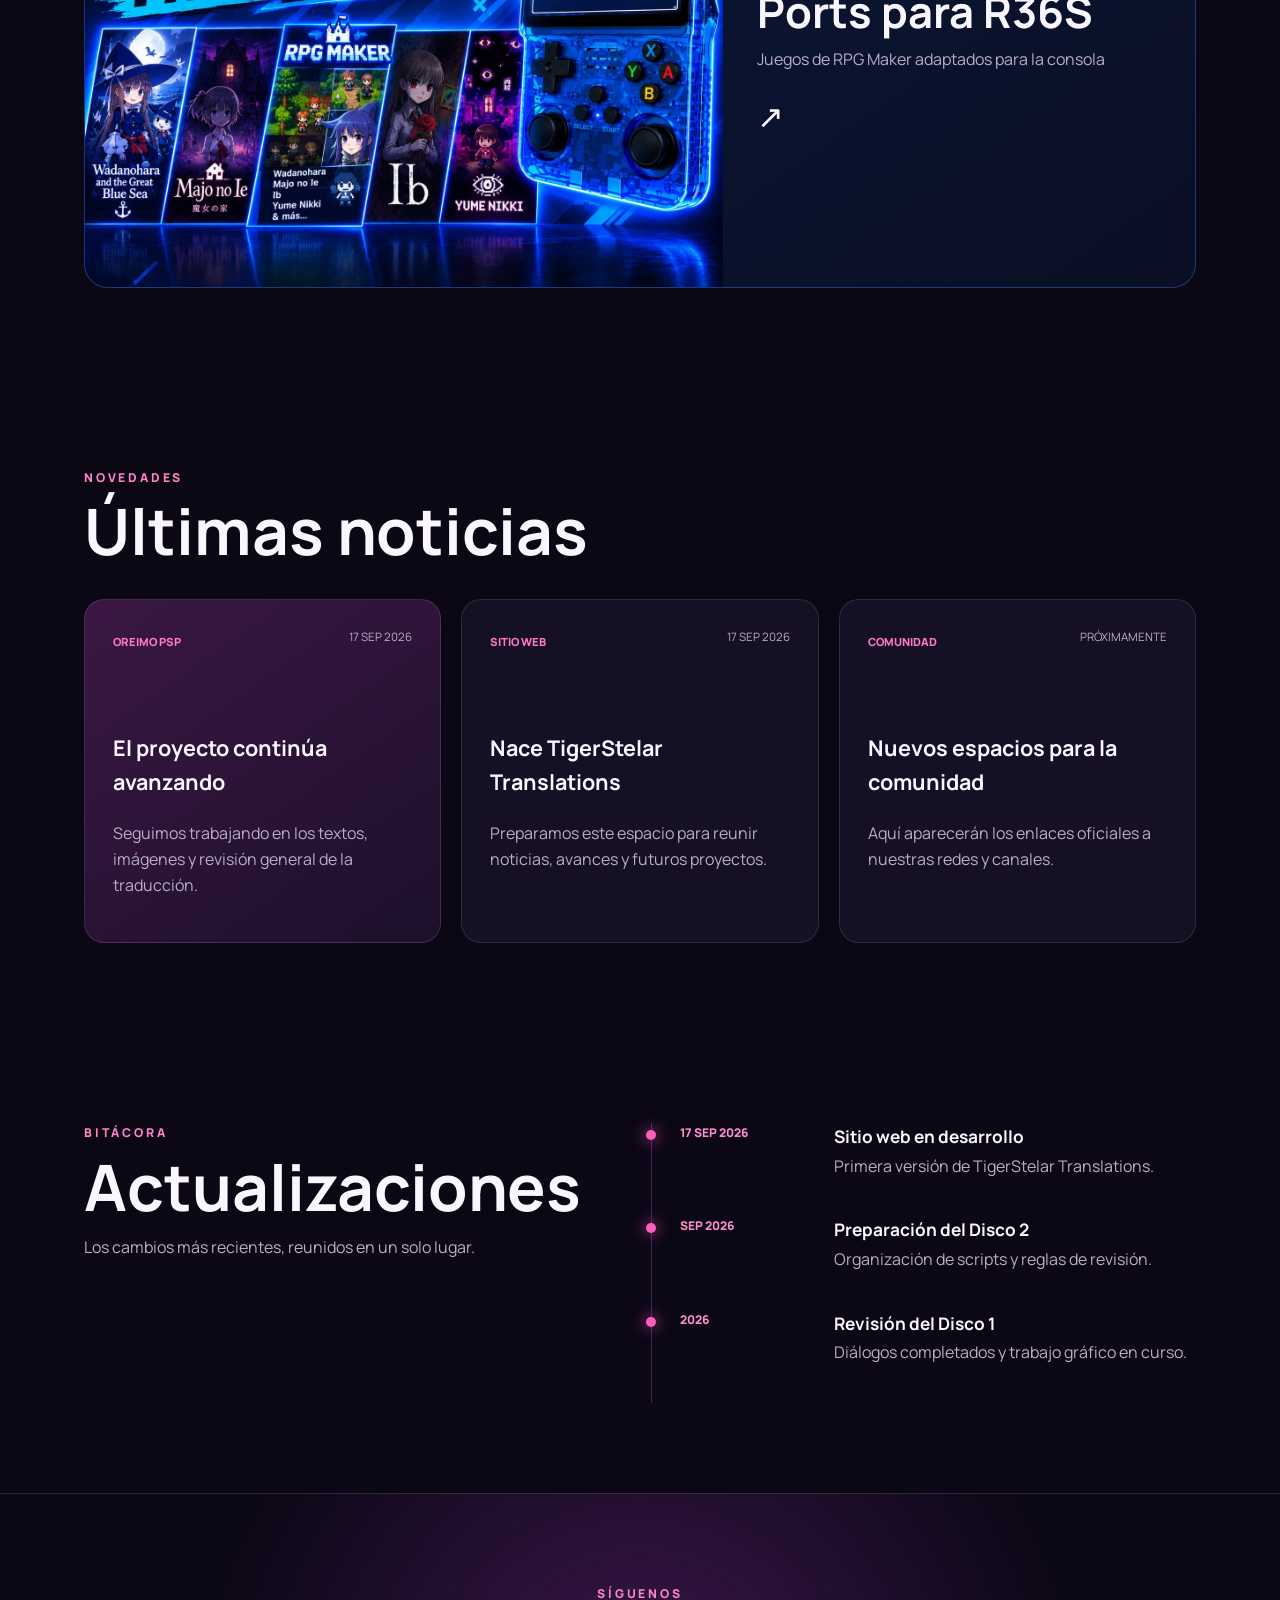
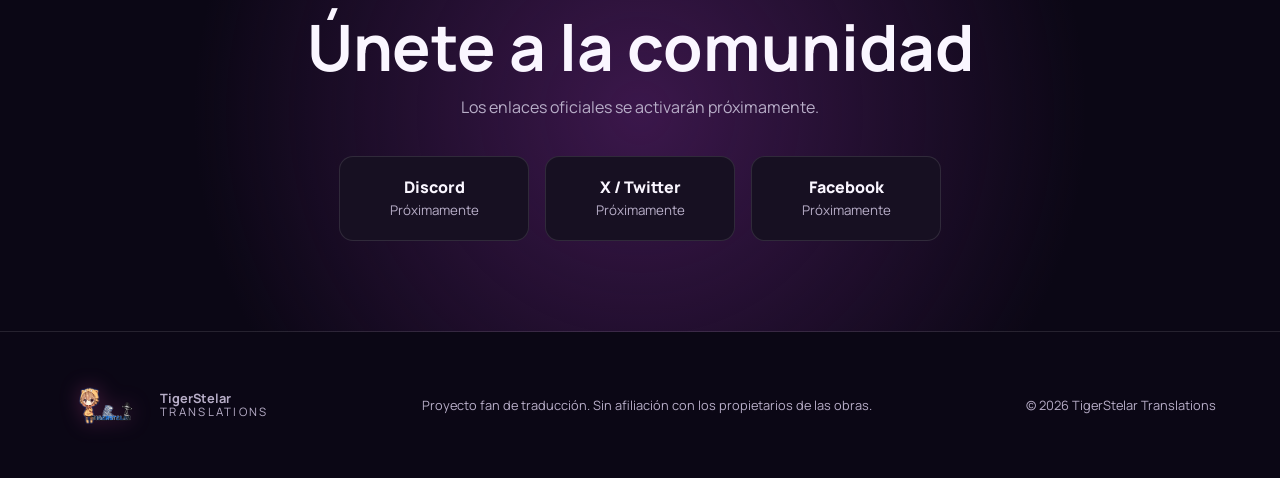
==== commit 0d15827e: "Add files via upload" ====
--- a/index.html
+++ b/index.html
@@ -43,6 +43,10 @@
           <div class="project-visual project-visual-image"><span class="project-platform">PC</span><img src="assets/images/oregairu/project-card-wide.png" alt="Personajes de Oregairu"></div>
           <div class="project-info"><div><span class="status"><i></i> En desarrollo</span><h3>Oregairu</h3><p>Port para PC · Traducción al español</p></div><span class="project-arrow">↗</span></div>
         </a>
+        <a class="project-card ports" href="projects/ports-r36s/index.html" target="_blank" rel="noopener">
+          <div class="project-visual project-visual-image"><span class="project-platform">R36S</span><img src="assets/images/ports-r36s/project-card-wide.jpg" alt="Ports para la R36S: Wadanohara, Majo no Ie, Ib, Yume Nikki y más"></div>
+          <div class="project-info"><div><span class="status"><i></i> Disponibles</span><h3>Ports para R36S</h3><p>Juegos de RPG Maker adaptados para la consola</p></div><span class="project-arrow">↗</span></div>
+        </a>
       </div>
     </section>
 
--- a/css/style.css
+++ b/css/style.css
@@ -124,3 +124,27 @@
 .oregairu-credits~.compatibility-section .compatibility-grid article{grid-template-columns:auto 1fr;align-items:start}
 .oregairu-credits~.compatibility-section .compatibility-status{grid-column:2;justify-self:start}
 @media(max-width:950px){.oregairu-credits~.compatibility-section .compatibility-grid{grid-template-columns:1fr}}
+
+/* ===== Ports R36S ===== */
+.project-card.ports{grid-column:1/-1;display:grid;grid-template-columns:1.15fr .85fr;border-color:#3d8bff55;background:linear-gradient(145deg,#0b1a3d,#0a0f24)}
+.project-card.ports:hover{border-color:#4aa3ff99;box-shadow:0 18px 50px #0a2a7a66}
+.project-card.ports .project-visual{height:auto;aspect-ratio:4/3;background:#050b2a}
+.project-card.ports .project-visual img{object-fit:cover;object-position:center}
+.project-card.ports .project-visual:after{display:none}
+.project-card.ports .project-info{flex-direction:column;align-items:flex-start;justify-content:center;gap:18px;padding:34px}
+.project-card.ports .project-info h3{font-size:clamp(1.8rem,3.4vw,2.8rem);line-height:1.05;margin:10px 0 12px}
+.project-card.ports .status{color:#8fc4ff}.project-card.ports .status i{background:#4aa3ff;box-shadow:0 0 12px #4aa3ff}
+@media(max-width:800px){.project-card.ports{grid-template-columns:1fr}.project-card.ports .project-info{padding:22px 24px}}
+
+.ports-page-hero{max-width:1240px;margin:auto;padding:80px max(5vw,24px) 20px}
+.ports-page-hero h1{font-size:clamp(2.6rem,6vw,5rem);line-height:1;letter-spacing:-.05em;margin:0 0 20px}
+.ports-page-hero h1 em{font-family:"Playfair Display",serif;color:#5aaeff;font-weight:700}
+.ports-list{max-width:900px;margin:0 auto;padding:30px max(5vw,24px) 90px;display:flex;flex-direction:column;gap:22px}
+.port-item{display:block;border:1px solid var(--line);border-radius:22px;overflow:hidden;background:var(--panel);transition:.25s}
+.port-item:hover{transform:translateY(-5px);border-color:#4aa3ff88;box-shadow:0 18px 50px #0008}
+.port-item-image{aspect-ratio:16/9;background:#08060c;overflow:hidden}
+.port-item-image img{width:100%;height:100%;object-fit:cover;display:block;transition:transform .35s}
+.port-item:hover .port-item-image img{transform:scale(1.03)}
+.port-item-name{display:flex;align-items:center;justify-content:space-between;gap:16px;padding:18px 24px}
+.port-item-name h2{margin:0;font-size:1.4rem}.port-item-name span{font-size:1.6rem;color:#8fc4ff}
+.ports-empty{padding:34px;border:1px dashed var(--line);border-radius:18px;text-align:center;color:var(--muted)}
